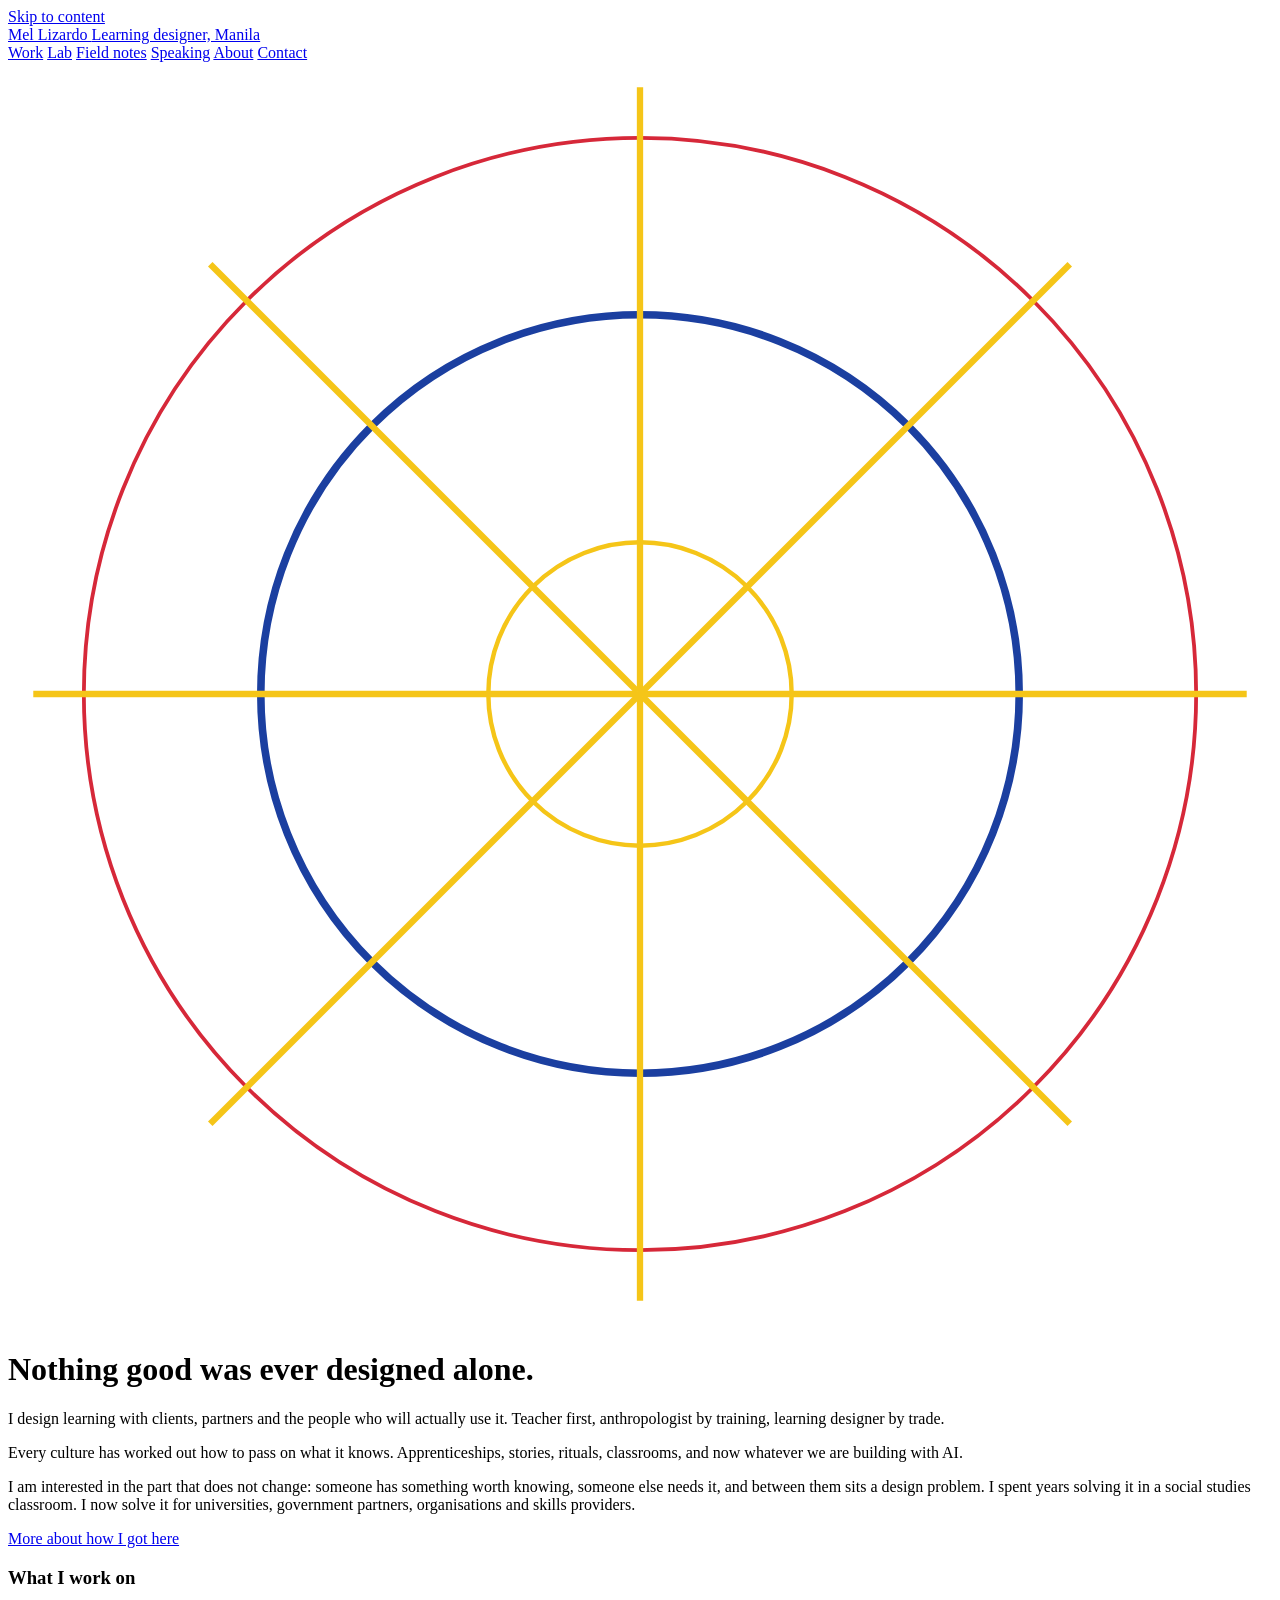
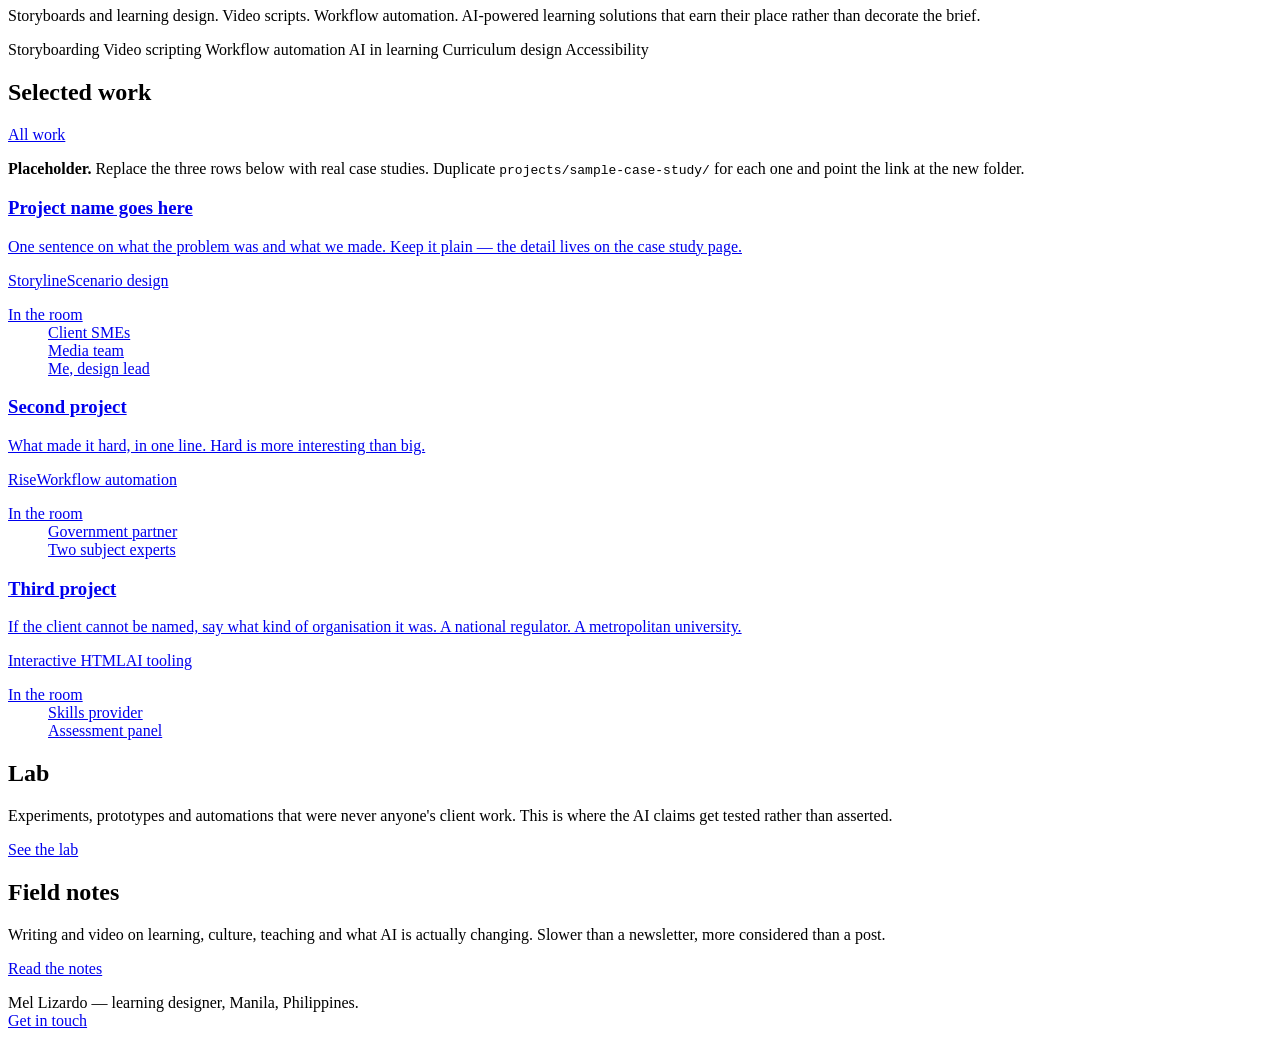
==== index.html @ 0c85d815 "Add starter LD portfolio pages" ====
<!DOCTYPE html>
<html lang="en">
<head>
<meta charset="utf-8">
<meta name="viewport" content="width=device-width, initial-scale=1, viewport-fit=cover">
<title>Mel Lizardo — Learning Designer</title>
<meta name="description" content="Mel Lizardo is a learning designer in Manila. Teacher, anthropologist, curriculum designer. Work in storyboarding, video, workflow automation and AI-powered learning.">
<link rel="preconnect" href="https://fonts.googleapis.com">
<link rel="preconnect" href="https://fonts.gstatic.com" crossorigin>
<link href="https://fonts.googleapis.com/css2?family=Space+Grotesk:wght@500;700&family=Inter:wght@400;500;600&display=swap" rel="stylesheet">
<link rel="stylesheet" href="assets/styles.css">
</head>
<body>
<a class="skip" href="#main">Skip to content</a>

<header class="masthead">
  <div class="wrap masthead__inner">
    <a class="wordmark" href="index.html">Mel Lizardo <span>Learning designer, Manila</span></a>
    <nav class="nav" aria-label="Main">
      <a href="work.html">Work</a>
      <a href="lab.html">Lab</a>
      <a href="field-notes.html">Field notes</a>
      <a href="speaking.html">Speaking</a>
      <a href="about.html">About</a>
      <a href="contact.html">Contact</a>
    </nav>
  </div>
</header>

<main id="main">

  <div class="hero">
    <svg class="rays" viewBox="0 0 100 100" aria-hidden="true" focusable="false">
      <g fill="none" stroke="#F5C518" stroke-width="0.35">
        <circle cx="50" cy="50" r="12"></circle>
        <circle cx="50" cy="50" r="30" stroke="#1B3FA0" stroke-width="0.6"></circle>
        <circle cx="50" cy="50" r="44" stroke="#D62839" stroke-width="0.3"></circle>
      </g>
      <g stroke="#F5C518" stroke-width="0.5">
        <line x1="50" y1="50" x2="50" y2="2"></line>
        <line x1="50" y1="50" x2="50" y2="98"></line>
        <line x1="50" y1="50" x2="2" y2="50"></line>
        <line x1="50" y1="50" x2="98" y2="50"></line>
        <line x1="50" y1="50" x2="16" y2="16"></line>
        <line x1="50" y1="50" x2="84" y2="84"></line>
        <line x1="50" y1="50" x2="84" y2="16"></line>
        <line x1="50" y1="50" x2="16" y2="84"></line>
      </g>
    </svg>
    <div class="wrap">
      <h1>Nothing good was ever designed alone.</h1>
      <p class="hero__sub">I design learning with clients, partners and the people who will actually use it. Teacher first, anthropologist by training, learning designer by trade.</p>
    </div>
  </div>

  <section>
    <div class="wrap">
      <div class="pair">
        <div>
          <p class="lede">Every culture has worked out how to pass on what it knows. Apprenticeships, stories, rituals, classrooms, and now whatever we are building with AI.</p>
          <p class="muted">I am interested in the part that does not change: someone has something worth knowing, someone else needs it, and between them sits a design problem. I spent years solving it in a social studies classroom. I now solve it for universities, government partners, organisations and skills providers.</p>
          <p><a href="about.html">More about how I got here</a></p>
        </div>
        <div class="feature">
          <h3>What I work on</h3>
          <p class="muted">Storyboards and learning design. Video scripts. Workflow automation. AI-powered learning solutions that earn their place rather than decorate the brief.</p>
          <div class="tags">
            <span class="tag">Storyboarding</span>
            <span class="tag">Video scripting</span>
            <span class="tag">Workflow automation</span>
            <span class="tag">AI in learning</span>
            <span class="tag">Curriculum design</span>
            <span class="tag">Accessibility</span>
          </div>
        </div>
      </div>
    </div>
  </section>

  <section>
    <div class="wrap">
      <div class="section-head">
        <h2>Selected work</h2>
        <a href="work.html">All work</a>
      </div>

      <div class="todo">
        <p><strong>Placeholder.</strong> Replace the three rows below with real case studies. Duplicate <code>projects/sample-case-study/</code> for each one and point the link at the new folder.</p>
      </div>

      <div class="rows">
        <a class="row" href="projects/sample-case-study/index.html">
          <div class="row__main">
            <h3>Project name goes here</h3>
            <p>One sentence on what the problem was and what we made. Keep it plain — the detail lives on the case study page.</p>
            <div class="tags"><span class="tag">Storyline</span><span class="tag">Scenario design</span></div>
          </div>
          <dl class="row__meta">
            <dt>In the room</dt>
            <dd>Client SMEs</dd>
            <dd>Media team</dd>
            <dd>Me, design lead</dd>
          </dl>
        </a>

        <a class="row" href="projects/sample-case-study/index.html">
          <div class="row__main">
            <h3>Second project</h3>
            <p>What made it hard, in one line. Hard is more interesting than big.</p>
            <div class="tags"><span class="tag">Rise</span><span class="tag">Workflow automation</span></div>
          </div>
          <dl class="row__meta">
            <dt>In the room</dt>
            <dd>Government partner</dd>
            <dd>Two subject experts</dd>
          </dl>
        </a>

        <a class="row" href="projects/sample-case-study/index.html">
          <div class="row__main">
            <h3>Third project</h3>
            <p>If the client cannot be named, say what kind of organisation it was. A national regulator. A metropolitan university.</p>
            <div class="tags"><span class="tag">Interactive HTML</span><span class="tag">AI tooling</span></div>
          </div>
          <dl class="row__meta">
            <dt>In the room</dt>
            <dd>Skills provider</dd>
            <dd>Assessment panel</dd>
          </dl>
        </a>
      </div>
    </div>
  </section>

  <section>
    <div class="wrap">
      <div class="pair">
        <div>
          <h2>Lab</h2>
          <p class="muted">Experiments, prototypes and automations that were never anyone's client work. This is where the AI claims get tested rather than asserted.</p>
          <p><a href="lab.html">See the lab</a></p>
        </div>
        <div>
          <h2>Field notes</h2>
          <p class="muted">Writing and video on learning, culture, teaching and what AI is actually changing. Slower than a newsletter, more considered than a post.</p>
          <p><a href="field-notes.html">Read the notes</a></p>
        </div>
      </div>
    </div>
  </section>

</main>

<footer class="foot">
  <div class="wrap">
    <div class="flagrule"></div>
    <div class="foot__inner">
      <div>
        <p style="margin:0">Mel Lizardo — learning designer, Manila, Philippines.</p>
      </div>
      <div>
        <p style="margin:0"><a href="contact.html">Get in touch</a></p>
      </div>
    </div>
  </div>
</footer>

</body>
</html>
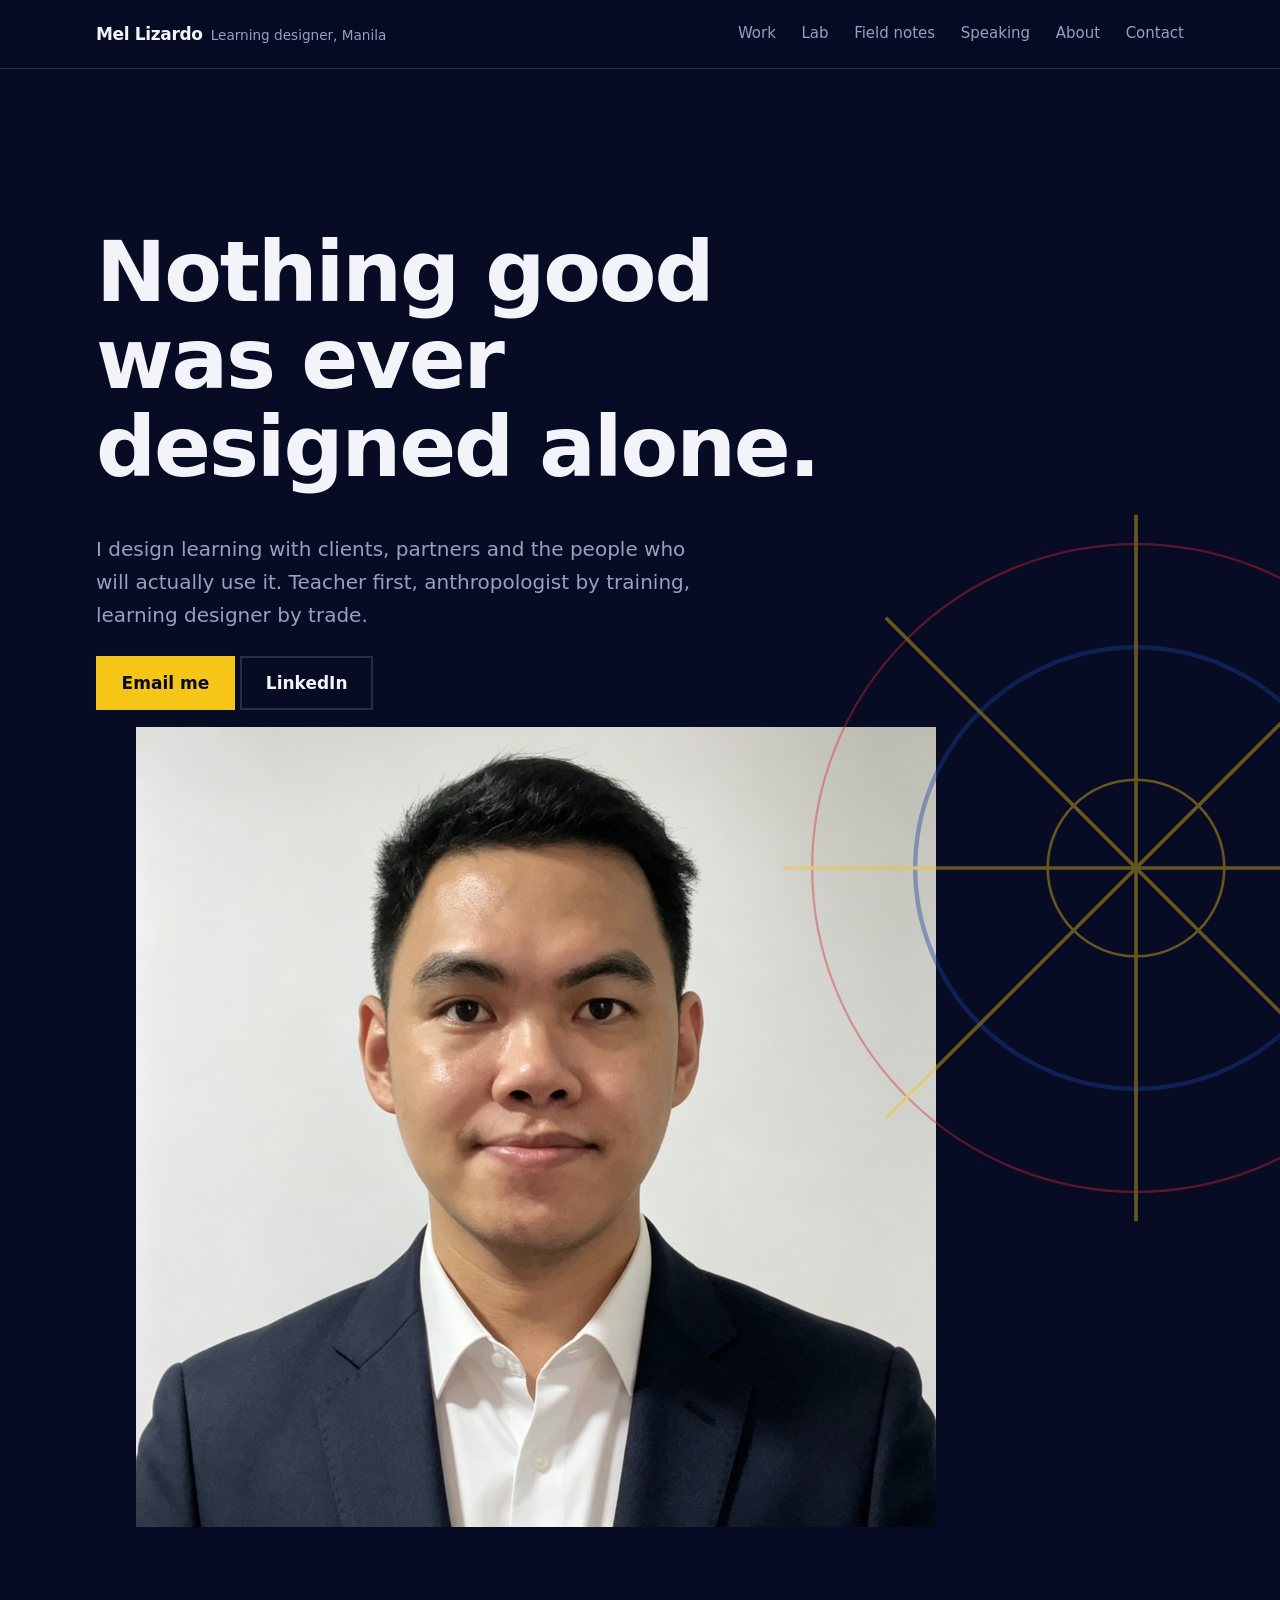
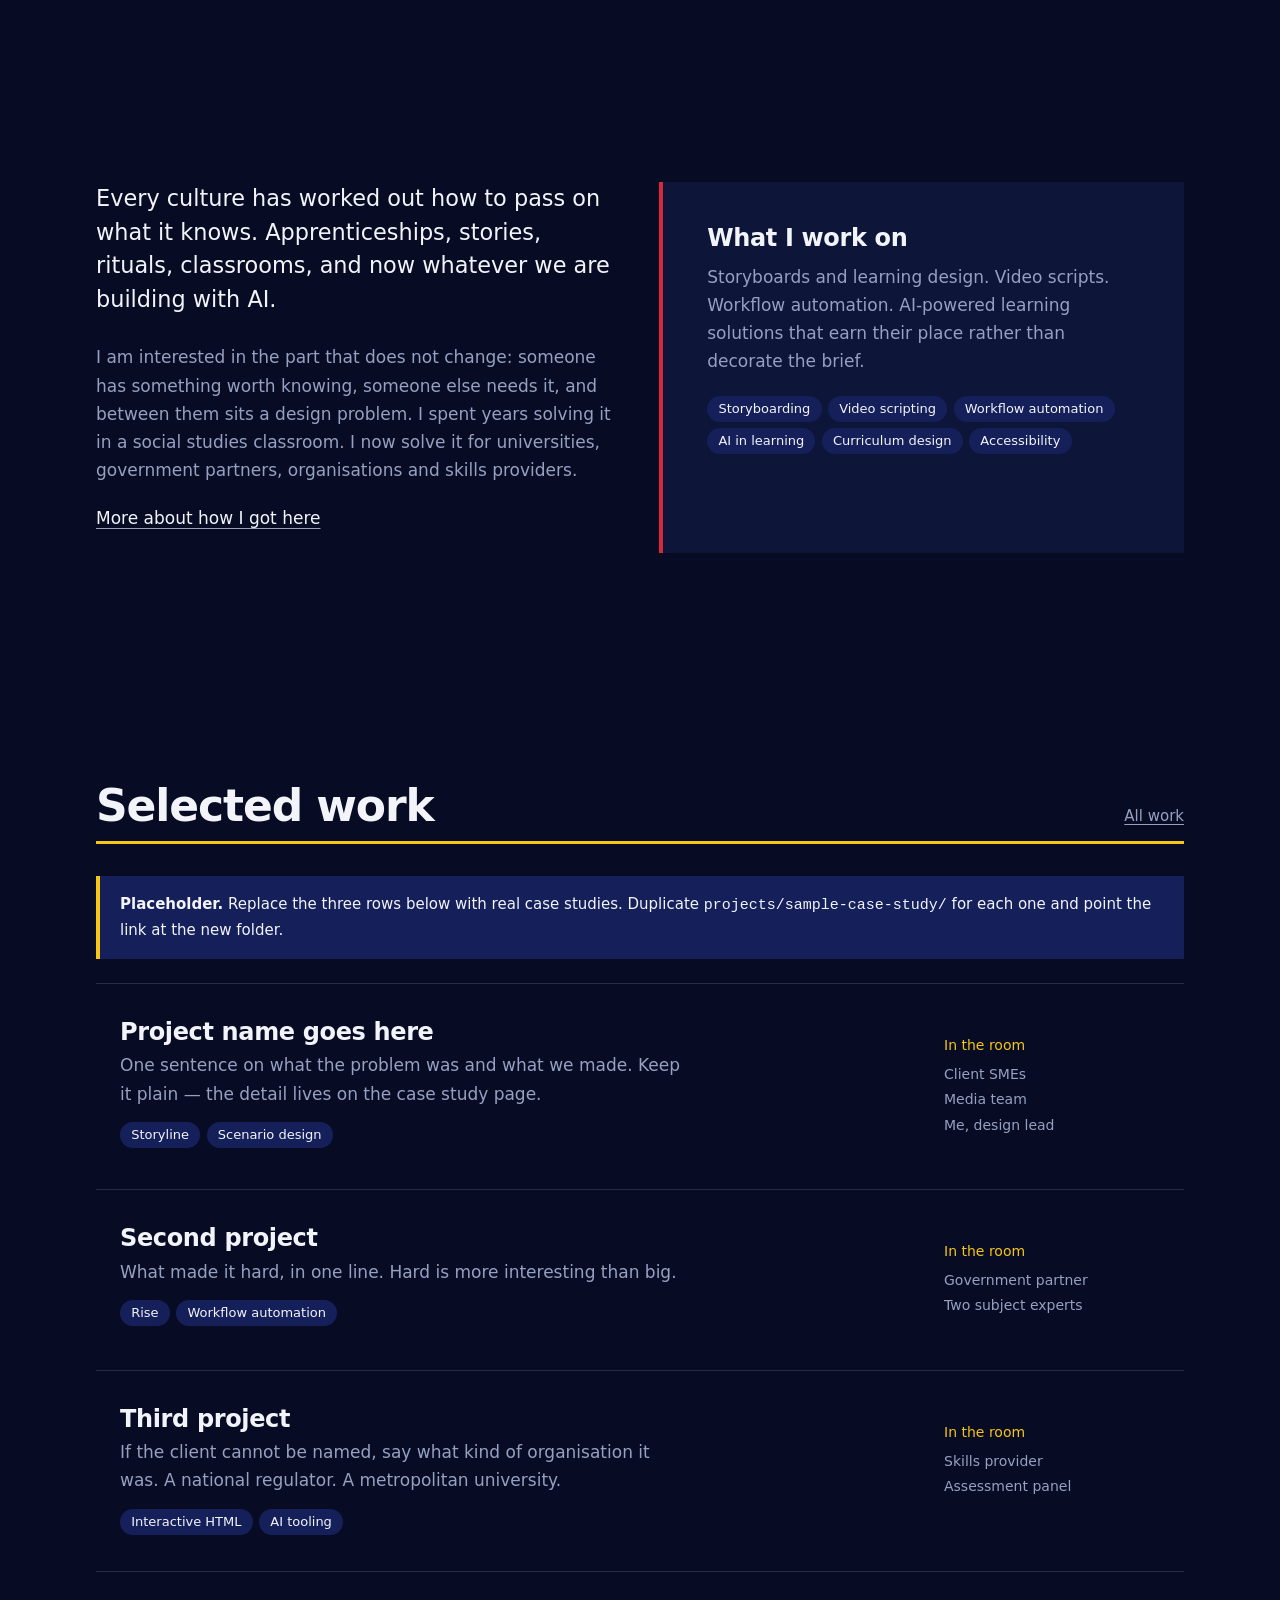
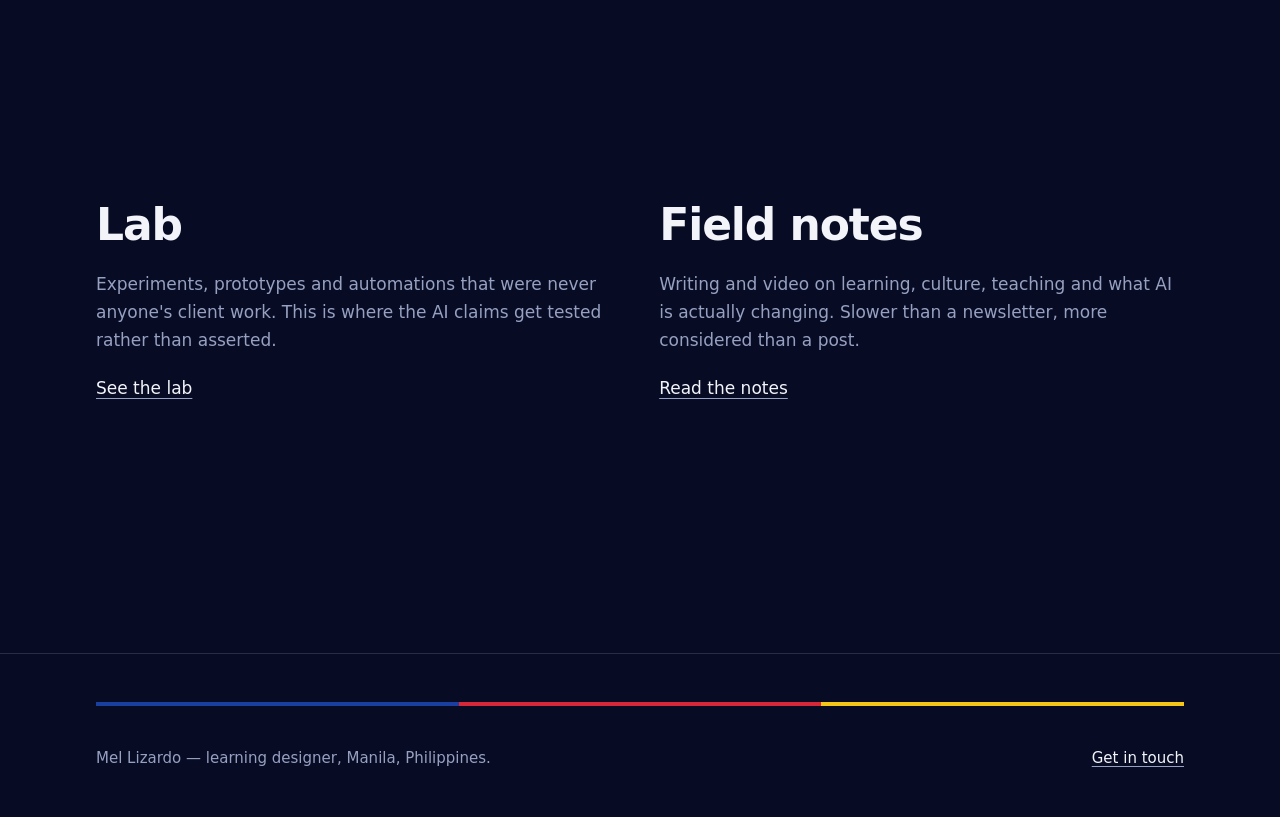
==== commit 89f4878e: "Add portrait and contact links to portfolio pages" ====
--- a/index.html
+++ b/index.html
@@ -47,9 +47,18 @@
         <line x1="50" y1="50" x2="16" y2="84"></line>
       </g>
     </svg>
-    <div class="wrap">
-      <h1>Nothing good was ever designed alone.</h1>
-      <p class="hero__sub">I design learning with clients, partners and the people who will actually use it. Teacher first, anthropologist by training, learning designer by trade.</p>
+    <div class="wrap hero__inner">
+      <div class="hero__copy">
+        <h1>Nothing good was ever designed alone.</h1>
+        <p class="hero__sub">I design learning with clients, partners and the people who will actually use it. Teacher first, anthropologist by training, learning designer by trade.</p>
+        <div class="contact-actions">
+          <a class="btn" href="mailto:lizardo.mfs27@gmail.com">Email me</a>
+          <a class="btn btn--line" href="https://www.linkedin.com/in/mel-franky-lizardo-95294a269/" target="_blank" rel="noopener noreferrer">LinkedIn</a>
+        </div>
+      </div>
+      <figure class="portrait portrait--hero">
+        <img src="assets/mel-lizardo-portrait.png" alt="Portrait of Mel Lizardo" width="800" height="800" fetchpriority="high">
+      </figure>
     </div>
   </div>
 
--- a/assets/styles.css
+++ b/assets/styles.css
@@ -0,0 +1,392 @@
+/* =========================================================
+   Mel Lizardo — site styles
+   Edit colours and fonts here. Everything else inherits.
+   ========================================================= */
+
+:root {
+  /* Palette — Philippine flag, shifted for screen */
+  --ink:        #070C24;   /* deepest field, page background */
+  --field:      #0D1538;   /* raised surfaces */
+  --field-2:    #15205A;   /* secondary surfaces, hovers */
+  --blue:       #1B3FA0;   /* primary */
+  --red:        #D62839;   /* live accent */
+  --sun:        #F5C518;   /* signal — thin rules, small blocks only */
+  --paper:      #F2F4FA;   /* primary text */
+  --muted:      #96A0C0;   /* secondary text */
+  --line:       rgba(242,244,250,0.14);
+
+  --measure: 66ch;
+  --gutter: clamp(1.25rem, 5vw, 5rem);
+  --rhythm: clamp(3.5rem, 9vw, 7.5rem);
+
+  --display: 'Space Grotesk', system-ui, sans-serif;
+  --body: 'Inter', system-ui, -apple-system, sans-serif;
+
+  color-scheme: dark;
+}
+
+*, *::before, *::after { box-sizing: border-box; }
+
+html {
+  padding-top: env(safe-area-inset-top, 0px);
+  scroll-padding-top: 5rem;
+  -webkit-text-size-adjust: 100%;
+}
+
+body {
+  margin: 0;
+  background: var(--ink);
+  color: var(--paper);
+  font-family: var(--body);
+  font-size: clamp(1rem, 0.96rem + 0.25vw, 1.0625rem);
+  line-height: 1.65;
+  -webkit-font-smoothing: antialiased;
+}
+
+img, video, iframe { max-width: 100%; }
+
+/* ---------- Type ---------- */
+
+h1, h2, h3, h4 {
+  font-family: var(--display);
+  font-weight: 700;
+  letter-spacing: -0.025em;
+  line-height: 1.04;
+  margin: 0 0 0.5em;
+  text-wrap: balance;
+}
+
+h1 { font-size: clamp(2.5rem, 7vw, 5.25rem); }
+h2 { font-size: clamp(1.75rem, 3.6vw, 2.75rem); }
+h3 { font-size: clamp(1.25rem, 2vw, 1.5rem); letter-spacing: -0.015em; }
+
+p { margin: 0 0 1.2em; max-width: var(--measure); }
+
+a { color: inherit; text-decoration-color: var(--muted); text-underline-offset: 0.22em; }
+a:hover { text-decoration-color: var(--red); }
+
+:focus-visible {
+  outline: 3px solid var(--sun);
+  outline-offset: 3px;
+  border-radius: 2px;
+}
+
+.lede {
+  font-size: clamp(1.125rem, 1rem + 0.7vw, 1.4rem);
+  line-height: 1.5;
+  color: var(--paper);
+  max-width: 54ch;
+}
+
+.muted { color: var(--muted); }
+
+/* ---------- Shell ---------- */
+
+.wrap {
+  width: min(100%, 76rem);
+  margin-inline: auto;
+  padding-inline: var(--gutter);
+}
+
+section { padding-block: var(--rhythm); }
+
+.skip {
+  position: absolute;
+  left: -9999px;
+  top: 0;
+  background: var(--sun);
+  color: var(--ink);
+  padding: 0.75rem 1.25rem;
+  font-weight: 600;
+  z-index: 100;
+}
+.skip:focus { left: 1rem; top: 1rem; }
+
+/* ---------- Header ---------- */
+
+.masthead {
+  position: sticky;
+  top: env(safe-area-inset-top, 0px);
+  z-index: 50;
+  background: rgba(7,12,36,0.88);
+  backdrop-filter: blur(10px);
+  border-bottom: 1px solid var(--line);
+}
+
+.masthead__inner {
+  display: flex;
+  align-items: center;
+  justify-content: space-between;
+  gap: 1.5rem;
+  min-height: 4.25rem;
+  flex-wrap: wrap;
+}
+
+.wordmark {
+  font-family: var(--display);
+  font-weight: 700;
+  font-size: 1.0625rem;
+  letter-spacing: -0.02em;
+  text-decoration: none;
+  display: inline-flex;
+  align-items: baseline;
+  gap: 0.5rem;
+}
+.wordmark span { color: var(--muted); font-weight: 400; font-family: var(--body); font-size: 0.85rem; letter-spacing: 0; }
+
+.nav { display: flex; flex-wrap: wrap; gap: clamp(0.85rem, 2vw, 1.6rem); }
+.nav a {
+  font-size: 0.9375rem;
+  color: var(--muted);
+  text-decoration: none;
+  padding-block: 0.35rem;
+  border-bottom: 2px solid transparent;
+}
+.nav a:hover { color: var(--paper); }
+.nav a[aria-current="page"] { color: var(--paper); border-bottom-color: var(--sun); }
+
+/* ---------- Hero ---------- */
+
+.hero {
+  position: relative;
+  padding-block: clamp(4.5rem, 13vw, 10rem) var(--rhythm);
+  overflow: hidden;
+}
+
+.hero h1 { max-width: 16ch; position: relative; }
+
+.hero__sub {
+  font-family: var(--body);
+  font-size: clamp(1rem, 0.9rem + 0.55vw, 1.25rem);
+  color: var(--muted);
+  max-width: 48ch;
+  margin-top: 1.75rem;
+  position: relative;
+}
+
+/* Eight-rayed sun — the one bold flourish. Decorative, hidden from AT. */
+.rays {
+  position: absolute;
+  right: -14rem;
+  top: 50%;
+  translate: 0 -50%;
+  width: 46rem;
+  height: 46rem;
+  opacity: 0.4;
+  pointer-events: none;
+}
+@media (max-width: 60rem) {
+  .rays { right: -22rem; opacity: 0.22; }
+}
+
+/* ---------- Index rows (Work, Lab, Notes, Talks) ---------- */
+
+.rows { border-top: 1px solid var(--line); }
+
+.row {
+  display: grid;
+  grid-template-columns: minmax(0, 1fr) 15rem;
+  gap: clamp(1rem, 4vw, 3rem);
+  padding-block: 2.25rem;
+  border-bottom: 1px solid var(--line);
+  text-decoration: none;
+  color: inherit;
+  transition: background-color 140ms ease;
+}
+.row:hover, .row:focus-visible { background: var(--field); }
+.row:hover h3 { text-decoration: underline; text-decoration-color: var(--red); text-decoration-thickness: 2px; }
+
+.row__main { padding-inline-start: clamp(0rem, 2vw, 1.5rem); }
+.row h3 { margin-bottom: 0.4rem; }
+.row p { margin: 0; color: var(--muted); max-width: 52ch; }
+
+.row__meta {
+  font-size: 0.875rem;
+  color: var(--muted);
+  padding-inline-end: clamp(0rem, 2vw, 1.5rem);
+}
+.row__meta dt {
+  color: var(--sun);
+  font-weight: 500;
+  margin-bottom: 0.35rem;
+}
+.row__meta dd { margin: 0 0 0.15rem; }
+
+@media (max-width: 52rem) {
+  .row { grid-template-columns: 1fr; gap: 1.25rem; }
+  .row__meta { border-left: 2px solid var(--blue); padding-inline-start: 1rem; }
+}
+
+.tags { display: flex; flex-wrap: wrap; gap: 0.4rem; margin-top: 0.9rem; }
+.tag {
+  font-size: 0.8125rem;
+  color: var(--paper);
+  background: var(--field-2);
+  border-radius: 999px;
+  padding: 0.2rem 0.7rem;
+  line-height: 1.5;
+}
+
+/* ---------- Featured block on home ---------- */
+
+.feature {
+  background: var(--field);
+  border-left: 4px solid var(--red);
+  padding: clamp(1.5rem, 4vw, 2.75rem);
+}
+
+.pair {
+  display: grid;
+  grid-template-columns: repeat(auto-fit, minmax(17rem, 1fr));
+  gap: clamp(1.25rem, 3vw, 2.5rem);
+}
+
+.section-head {
+  display: flex;
+  align-items: baseline;
+  justify-content: space-between;
+  gap: 1.5rem;
+  flex-wrap: wrap;
+  margin-bottom: 2rem;
+  border-bottom: 3px solid var(--sun);
+  padding-bottom: 0.75rem;
+}
+.section-head h2 { margin: 0; }
+.section-head a { font-size: 0.9375rem; color: var(--muted); }
+
+/* ---------- Case study page ---------- */
+
+.case__header { padding-block: clamp(3rem, 8vw, 6rem) 2.5rem; }
+.case__header h1 { max-width: 20ch; }
+
+.facts {
+  display: grid;
+  grid-template-columns: repeat(auto-fit, minmax(11rem, 1fr));
+  gap: 1.5rem 2rem;
+  border-block: 1px solid var(--line);
+  padding-block: 1.5rem;
+  margin-block: 2.5rem;
+  font-size: 0.9375rem;
+}
+.facts dt { color: var(--sun); margin-bottom: 0.3rem; }
+.facts dd { margin: 0; color: var(--paper); }
+
+.prose { max-width: var(--measure); }
+.prose h2 { margin-top: 2.5em; }
+.prose ul { padding-left: 1.1rem; max-width: var(--measure); }
+.prose li { margin-bottom: 0.5rem; }
+
+blockquote {
+  margin: 2.5rem 0;
+  padding-left: 1.5rem;
+  border-left: 3px solid var(--sun);
+  font-family: var(--display);
+  font-size: clamp(1.25rem, 2.2vw, 1.75rem);
+  line-height: 1.3;
+  letter-spacing: -0.02em;
+}
+
+/* The room: who was involved. The site's signature block. */
+.room {
+  background: var(--field);
+  padding: clamp(1.5rem, 4vw, 2.5rem);
+  margin-block: var(--rhythm);
+}
+.room h2 { margin-top: 0; }
+.room ul { list-style: none; padding: 0; margin: 0; display: grid; gap: 0.1rem; }
+.room li {
+  display: grid;
+  grid-template-columns: minmax(0, 1fr) auto;
+  gap: 1rem;
+  padding-block: 0.7rem;
+  border-bottom: 1px solid var(--line);
+}
+.room li:last-child { border-bottom: 0; }
+.room .who { font-weight: 500; }
+.room .did { color: var(--muted); font-size: 0.9375rem; text-align: right; }
+
+/* ---------- Embeds ---------- */
+
+.embed {
+  margin-block: 2.5rem;
+  background: var(--field);
+  border: 1px solid var(--line);
+}
+.embed iframe {
+  display: block;
+  width: 100%;
+  height: clamp(28rem, 62vh, 44rem);
+  border: 0;
+}
+.embed figcaption {
+  padding: 0.85rem 1.1rem;
+  font-size: 0.875rem;
+  color: var(--muted);
+  border-top: 1px solid var(--line);
+}
+.embed figcaption a { color: var(--paper); }
+
+/* ---------- Timeline (About) ---------- */
+
+.timeline { list-style: none; padding: 0; margin: 0; max-width: 48rem; }
+.timeline li {
+  display: grid;
+  grid-template-columns: 9rem minmax(0, 1fr);
+  gap: clamp(1rem, 3vw, 2rem);
+  padding-block: 1.6rem;
+  border-top: 1px solid var(--line);
+}
+.timeline .when { font-family: var(--display); font-weight: 500; color: var(--sun); }
+.timeline p { margin: 0.35rem 0 0; color: var(--muted); }
+.timeline strong { font-weight: 600; color: var(--paper); }
+@media (max-width: 40rem) {
+  .timeline li { grid-template-columns: 1fr; gap: 0.3rem; }
+}
+
+/* ---------- Buttons ---------- */
+
+.btn {
+  display: inline-block;
+  background: var(--sun);
+  color: var(--ink);
+  font-weight: 600;
+  text-decoration: none;
+  padding: 0.8rem 1.6rem;
+  border: 0;
+}
+.btn:hover { background: var(--paper); }
+.btn--line { background: transparent; color: var(--paper); box-shadow: inset 0 0 0 2px var(--line); }
+.btn--line:hover { background: var(--field-2); color: var(--paper); }
+
+/* ---------- Placeholder marker (delete these as you fill the site) ---------- */
+
+.todo {
+  background: var(--field-2);
+  border-left: 4px solid var(--sun);
+  padding: 1rem 1.25rem;
+  font-size: 0.9375rem;
+  color: var(--paper);
+  margin-block: 1.5rem;
+}
+.todo p { margin: 0; max-width: none; }
+
+/* ---------- Footer ---------- */
+
+.foot {
+  border-top: 1px solid var(--line);
+  padding-block: 3rem calc(3rem + env(safe-area-inset-bottom, 0px));
+  margin-top: var(--rhythm);
+  font-size: 0.9375rem;
+  color: var(--muted);
+}
+.foot__inner { display: flex; flex-wrap: wrap; gap: 1.5rem 3rem; justify-content: space-between; }
+.foot a { color: var(--paper); }
+.foot .flagrule {
+  height: 4px;
+  background: linear-gradient(90deg, var(--blue) 0 33.33%, var(--red) 33.33% 66.66%, var(--sun) 66.66% 100%);
+  margin-bottom: 2.5rem;
+}
+
+@media (prefers-reduced-motion: reduce) {
+  * { animation: none !important; transition: none !important; scroll-behavior: auto !important; }
+}
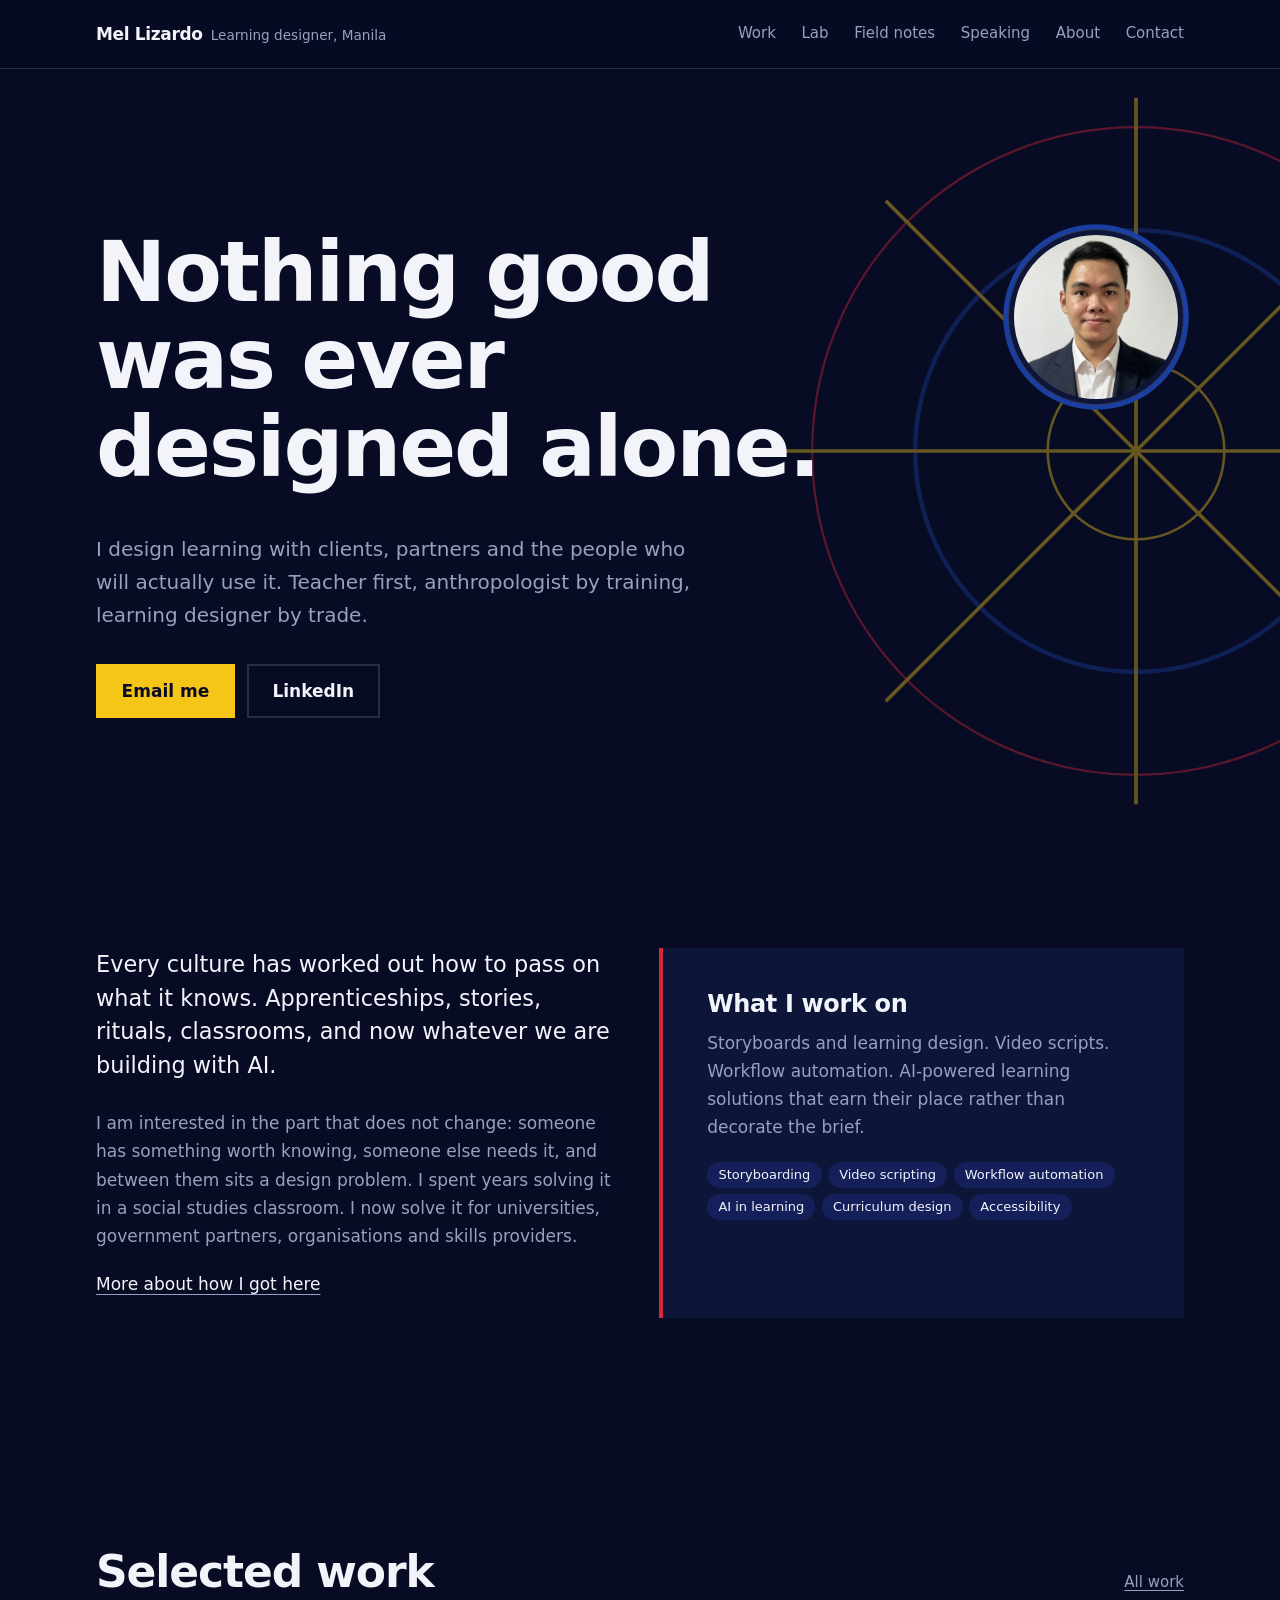
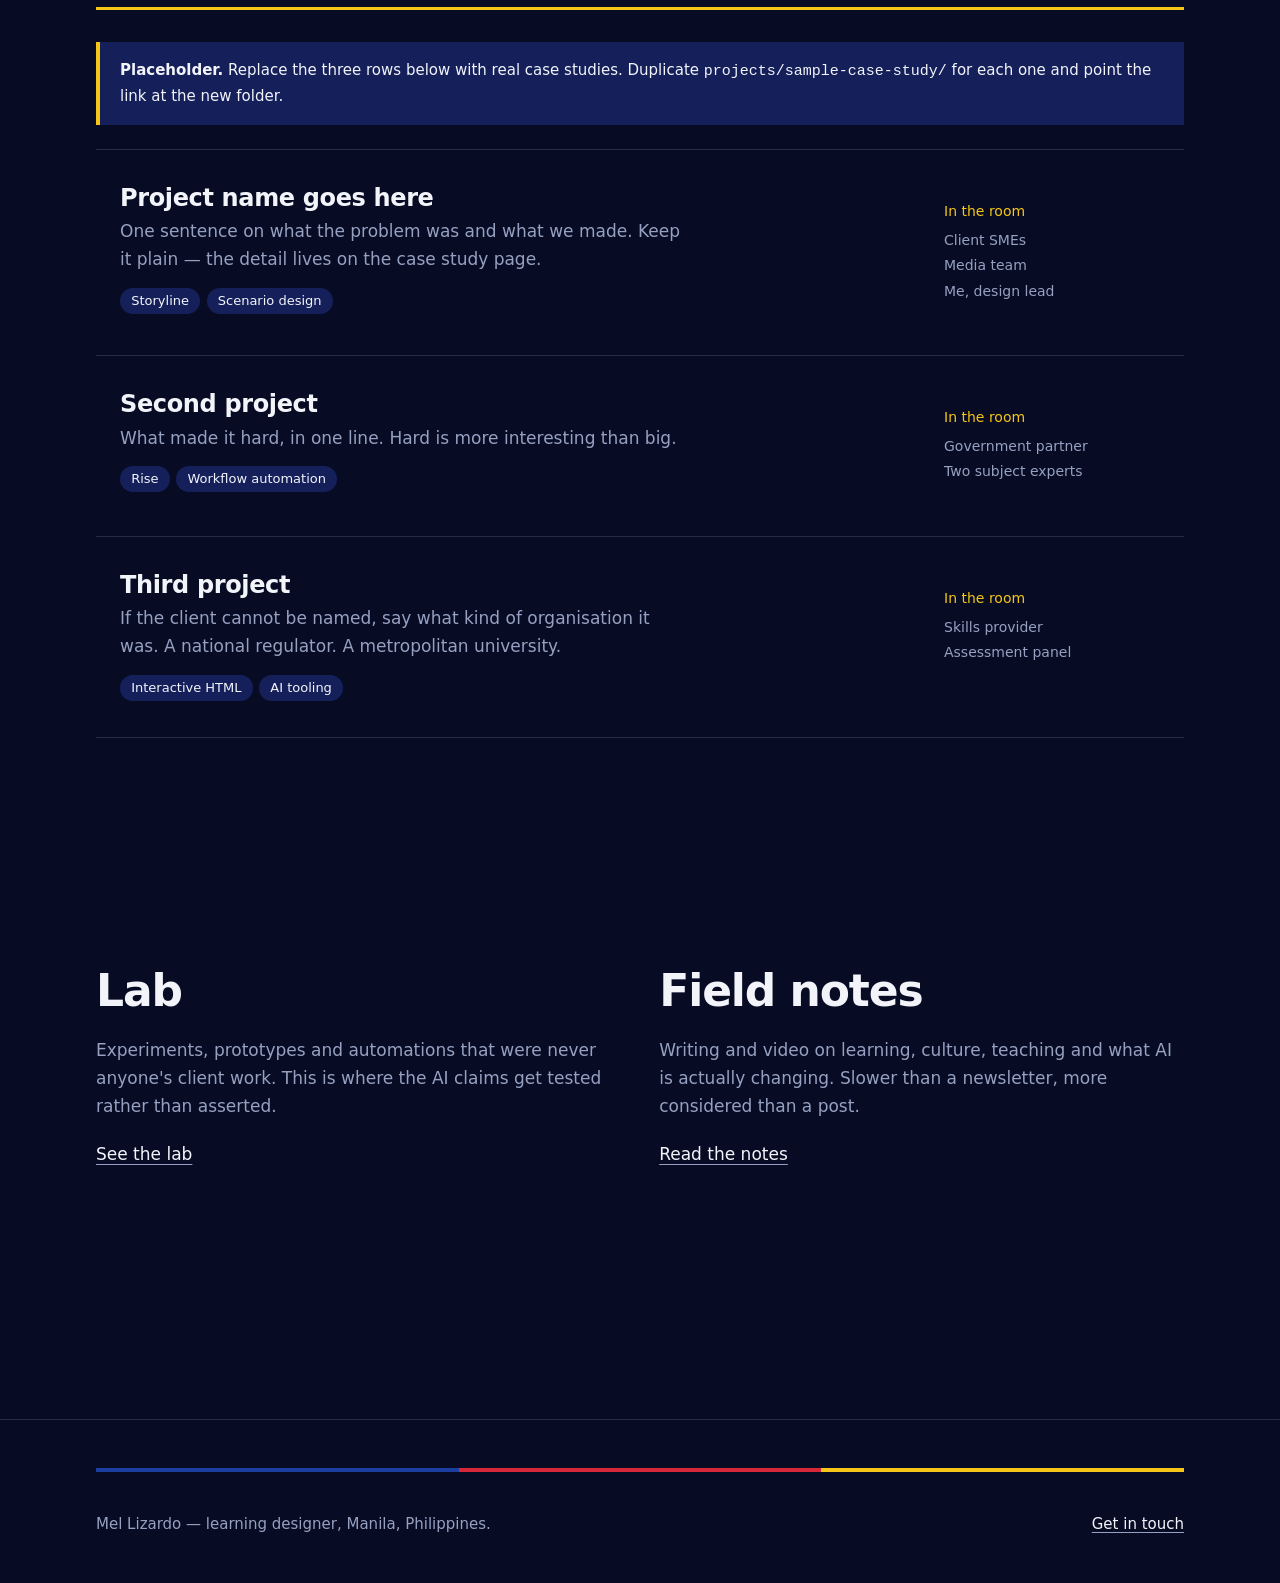
==== commit 99e8d427: "Refresh portfolio stylesheet on key pages" ====
--- a/index.html
+++ b/index.html
@@ -8,7 +8,7 @@
 <link rel="preconnect" href="https://fonts.googleapis.com">
 <link rel="preconnect" href="https://fonts.gstatic.com" crossorigin>
 <link href="https://fonts.googleapis.com/css2?family=Space+Grotesk:wght@500;700&family=Inter:wght@400;500;600&display=swap" rel="stylesheet">
-<link rel="stylesheet" href="assets/styles.css">
+<link rel="stylesheet" href="assets/styles.css?v=20261105-2">
 </head>
 <body>
 <a class="skip" href="#main">Skip to content</a>
--- a/assets/styles.css
+++ b/assets/styles.css
@@ -155,6 +155,52 @@
 
 .hero h1 { max-width: 16ch; position: relative; }
 
+.hero__inner {
+  display: grid;
+  grid-template-columns: minmax(0, 1fr) auto;
+  align-items: start;
+  gap: clamp(1.5rem, 4vw, 4rem);
+}
+
+.hero__copy { position: relative; min-width: 0; }
+
+.portrait {
+  margin: 0;
+  padding: 0.5rem;
+  background: var(--field);
+  border: 1px solid var(--line);
+  box-shadow: 1rem 1rem 0 var(--blue);
+}
+
+.portrait img {
+  display: block;
+  width: 100%;
+  height: auto;
+  aspect-ratio: 1;
+  object-fit: cover;
+}
+
+.portrait--hero {
+  position: relative;
+  width: clamp(8rem, 14vw, 11rem);
+  padding: 0.3rem;
+  border-radius: 50%;
+  box-shadow: 0 0 0 0.3rem var(--blue);
+}
+
+.portrait--hero img { border-radius: 50%; }
+
+@media (max-width: 40rem) {
+  .hero__inner { display: block; }
+  .hero__copy { padding-top: 5rem; }
+  .portrait--hero {
+    position: absolute;
+    top: 1.5rem;
+    right: var(--gutter);
+    width: 6rem;
+  }
+}
+
 .hero__sub {
   font-family: var(--body);
   font-size: clamp(1rem, 0.9rem + 0.55vw, 1.25rem);
@@ -276,6 +322,18 @@
 .prose ul { padding-left: 1.1rem; max-width: var(--measure); }
 .prose li { margin-bottom: 0.5rem; }
 
+.about-intro {
+  display: grid;
+  grid-template-columns: minmax(0, 1fr) minmax(12rem, 17rem);
+  align-items: start;
+  gap: clamp(2rem, 5vw, 5rem);
+}
+
+@media (max-width: 52rem) {
+  .about-intro { grid-template-columns: 1fr; }
+  .portrait--about { width: min(100% - 1rem, 17rem); }
+}
+
 blockquote {
   margin: 2.5rem 0;
   padding-left: 1.5rem;
@@ -358,6 +416,14 @@
 .btn--line { background: transparent; color: var(--paper); box-shadow: inset 0 0 0 2px var(--line); }
 .btn--line:hover { background: var(--field-2); color: var(--paper); }
 
+.contact-actions {
+  display: flex;
+  flex-wrap: wrap;
+  align-items: center;
+  gap: 0.75rem;
+  margin-top: 2rem;
+}
+
 /* ---------- Placeholder marker (delete these as you fill the site) ---------- */
 
 .todo {
